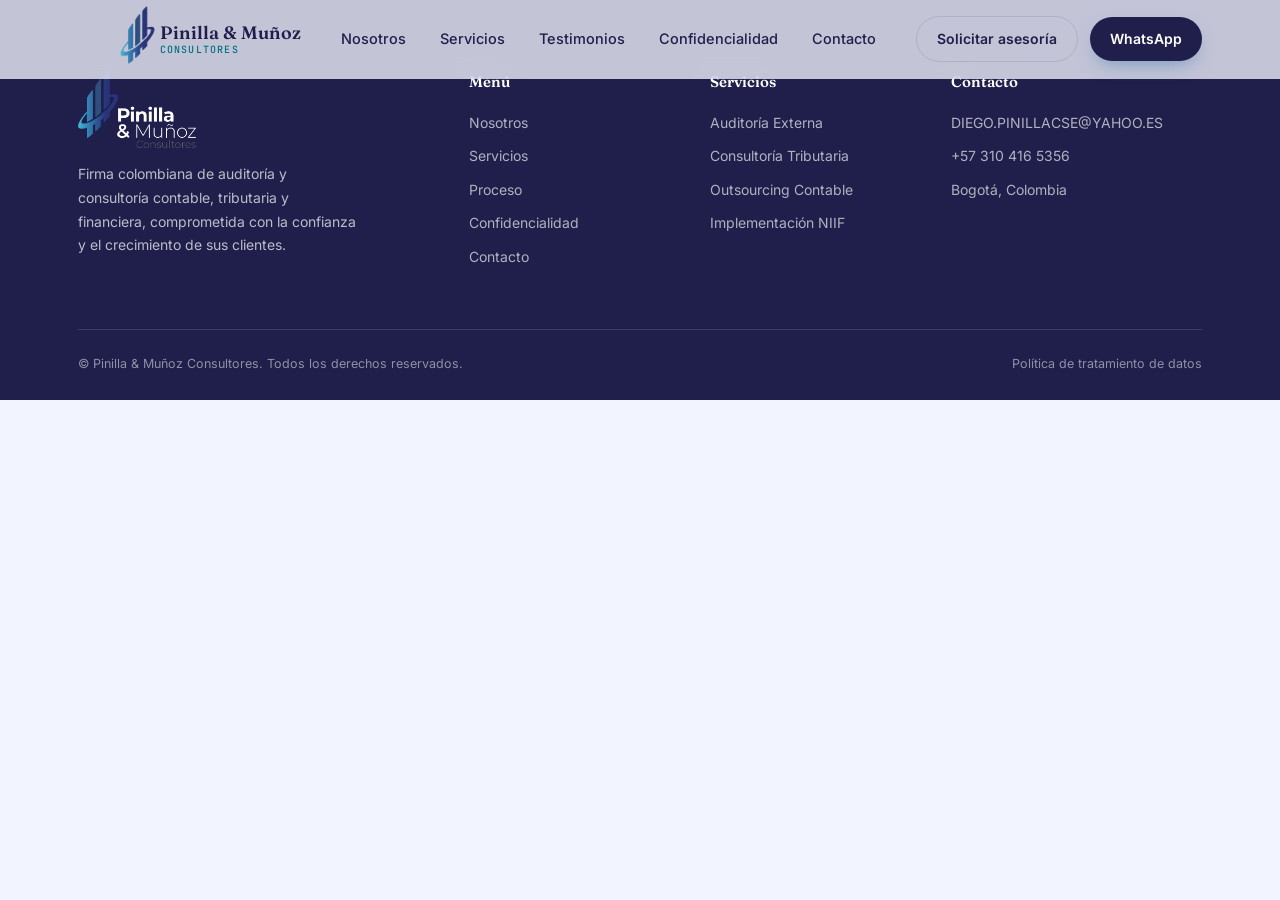
==== Politica.html @ d1a4c1db "Añadido de pagina de politica de privacidad y cambios de diseño al index" ====
<!DOCTYPE html>
<html lang="en">
<head>
    <meta charset="UTF-8">
    <meta name="viewport" content="width=device-width, initial-scale=1.0">
    <title>Política de tratamiento de datos</title>
    <meta name="description" content="Pinilla & Muñoz Consultores — auditoría externa, asesoría tributaria, outsourcing contable y consultoría financiera para empresas en Colombia. Información confiable para decisiones acertadas.">
    <link rel="icon" href="img/logo.jpeg">
    <link rel="preconnect" href="https://fonts.googleapis.com">
    <link rel="preconnect" href="https://fonts.gstatic.com" crossorigin>
    <link href="https://fonts.googleapis.com/css2?family=Fraunces:ital,opsz,wght@0,9..144,400;0,9..144,500;0,9..144,600;0,9..144,700;1,9..144,500;1,9..144,600&family=Inter:wght@400;500;600;700&family=JetBrains+Mono:wght@400;500&display=swap" rel="stylesheet">
    <link rel="stylesheet" href="styles.css">
</head>
<body>
    <header id="siteHeader">
  <div class="wrap nav">
    <a href="#top" class="nav-brand">
        <img src="img/loogo-removebg-preview.png" alt="Pinilla & Muñoz Consultores">
      <span class="brand-text">Pinilla & Muñoz<span>CONSULTORES</span></span>
    </a>
    <nav class="nav-links">
      <a href="index.html#nosotros">Nosotros</a>
      <a href="index.html#servicios">Servicios</a>
      <a href="index.html#testimonios">Testimonios</a>
      <a href="index.html#confidencialidad">Confidencialidad</a>
      <a href="index.html#contacto">Contacto</a>
    </nav>
    <div class="nav-cta">
      <a href="index.html#contacto" class="btn btn-ghost">Solicitar asesoría</a>
      <a href="https://wa.me/573104165356?text=Hola,%20me%20gustar%C3%ADa%20recibir%20informaci%C3%B3n%20sobre%20sus%20servicios%20contables." target="_blank" class="btn btn-primary">WhatsApp</a>
      <button class="burger" id="burgerBtn" aria-label="Abrir menú">
        <span></span><span></span><span></span>
      </button>
    </div>
  </div>
</header>

<!-- ===== FOOTER ===== -->
<footer>
  <div class="wrap">
    <div class="footer-grid">
      <div class="footer-brand">
        <img src="[data-uri]" alt="Pinilla & Muñoz Consultores">
        <p>Firma colombiana de auditoría y consultoría contable, tributaria y financiera, comprometida con la confianza y el crecimiento de sus clientes.</p>
      </div>
      <div class="footer-col">
        <h5>Menú</h5>
        <a href="index.html#nosotros">Nosotros</a>
        <a href="index.html#servicios">Servicios</a>
        <a href="index.html#proceso">Proceso</a>
        <a href="index.html#confidencialidad">Confidencialidad</a>
        <a href="index.html#contacto">Contacto</a>
      </div>
      <div class="footer-col">
        <h5>Servicios</h5>
        <a href="index.html#servicios">Auditoría Externa</a>
        <a href="index.html#servicios">Consultoría Tributaria</a>
        <a href="index.html#servicios">Outsourcing Contable</a>
        <a href="index.html#servicios">Implementación NIIF</a>
      </div>
      <div class="footer-col">
        <h5>Contacto</h5>
        <p>DIEGO.PINILLACSE@YAHOO.ES</p>
        <p>+57 310 416 5356</p>
        <p>Bogotá, Colombia</p>
      </div>
    </div>
    <div class="footer-bottom">
      <span>&copy; <span id="year"></span> Pinilla & Muñoz Consultores. Todos los derechos reservados.</span>
      <span>
        <a href="Politica.html">Política de tratamiento de datos</a>
      </span>
    </div>
  </div>
</footer>
</body>
</html>
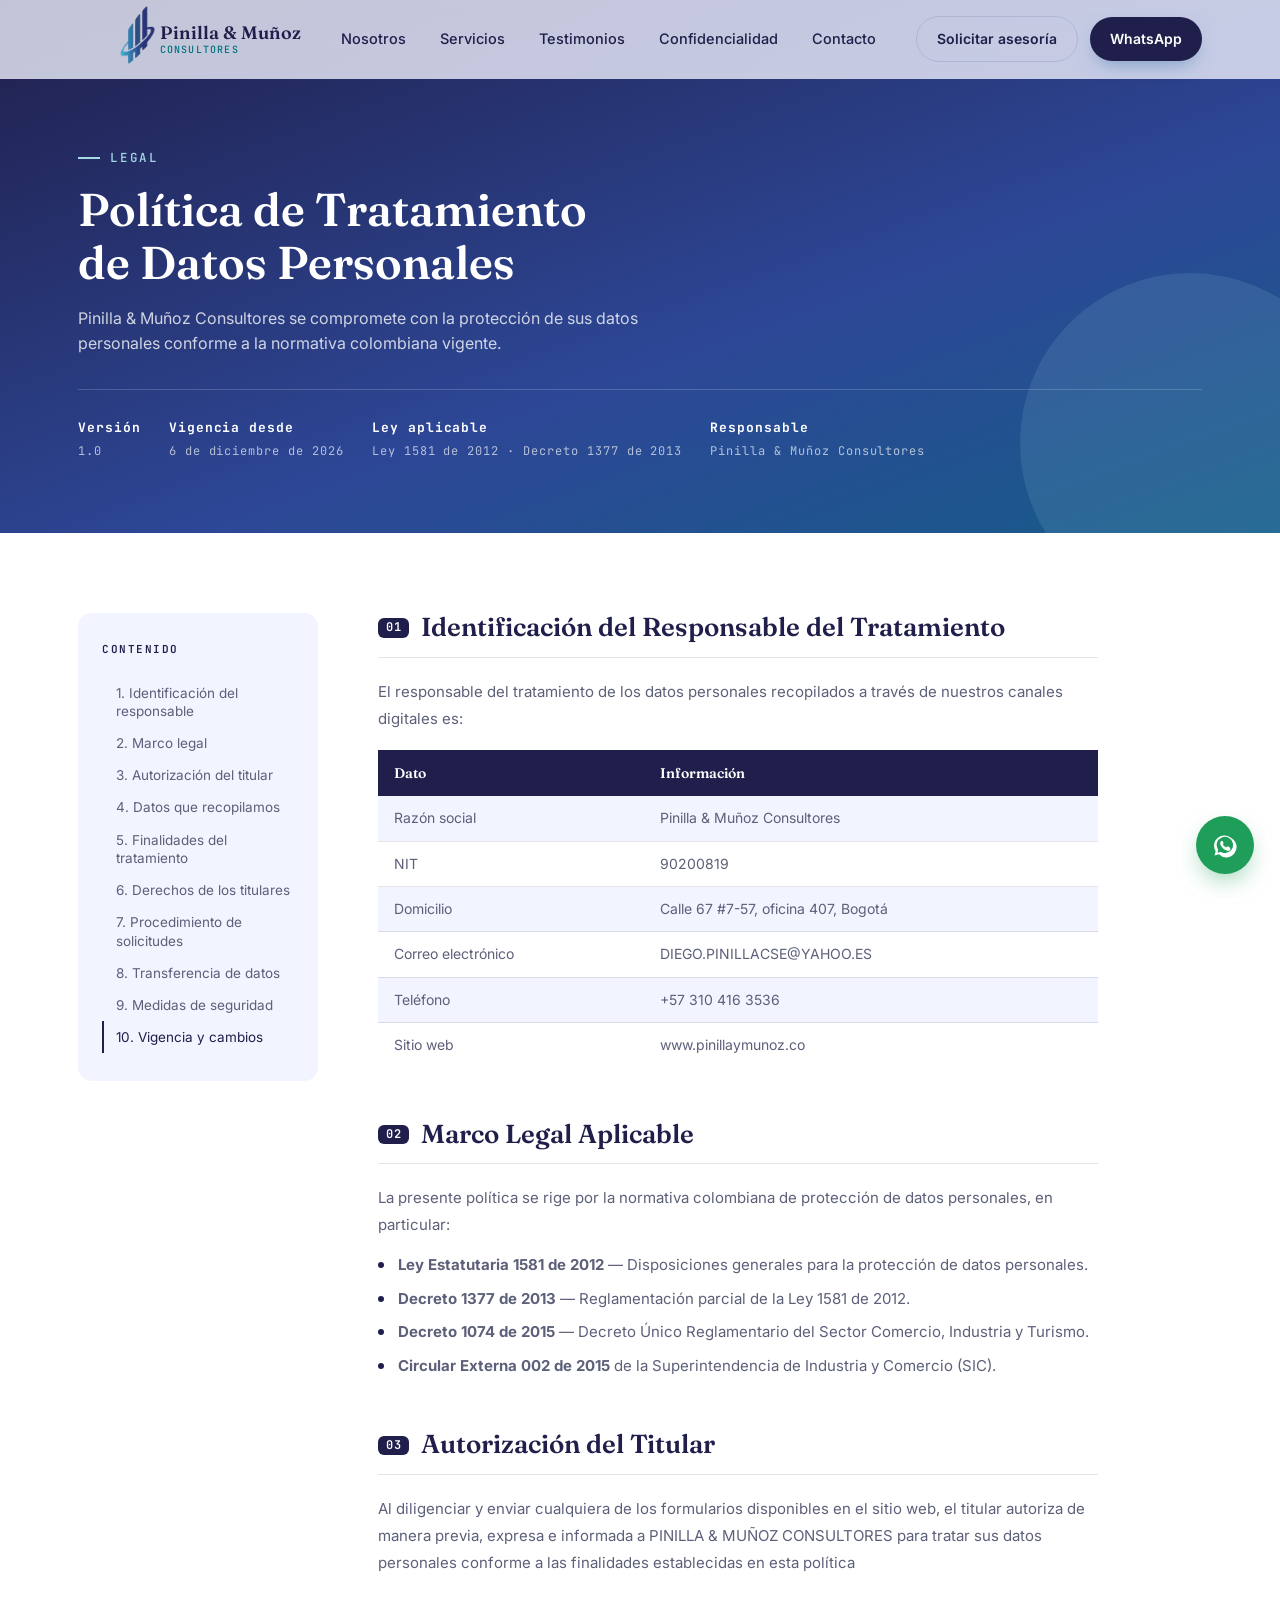
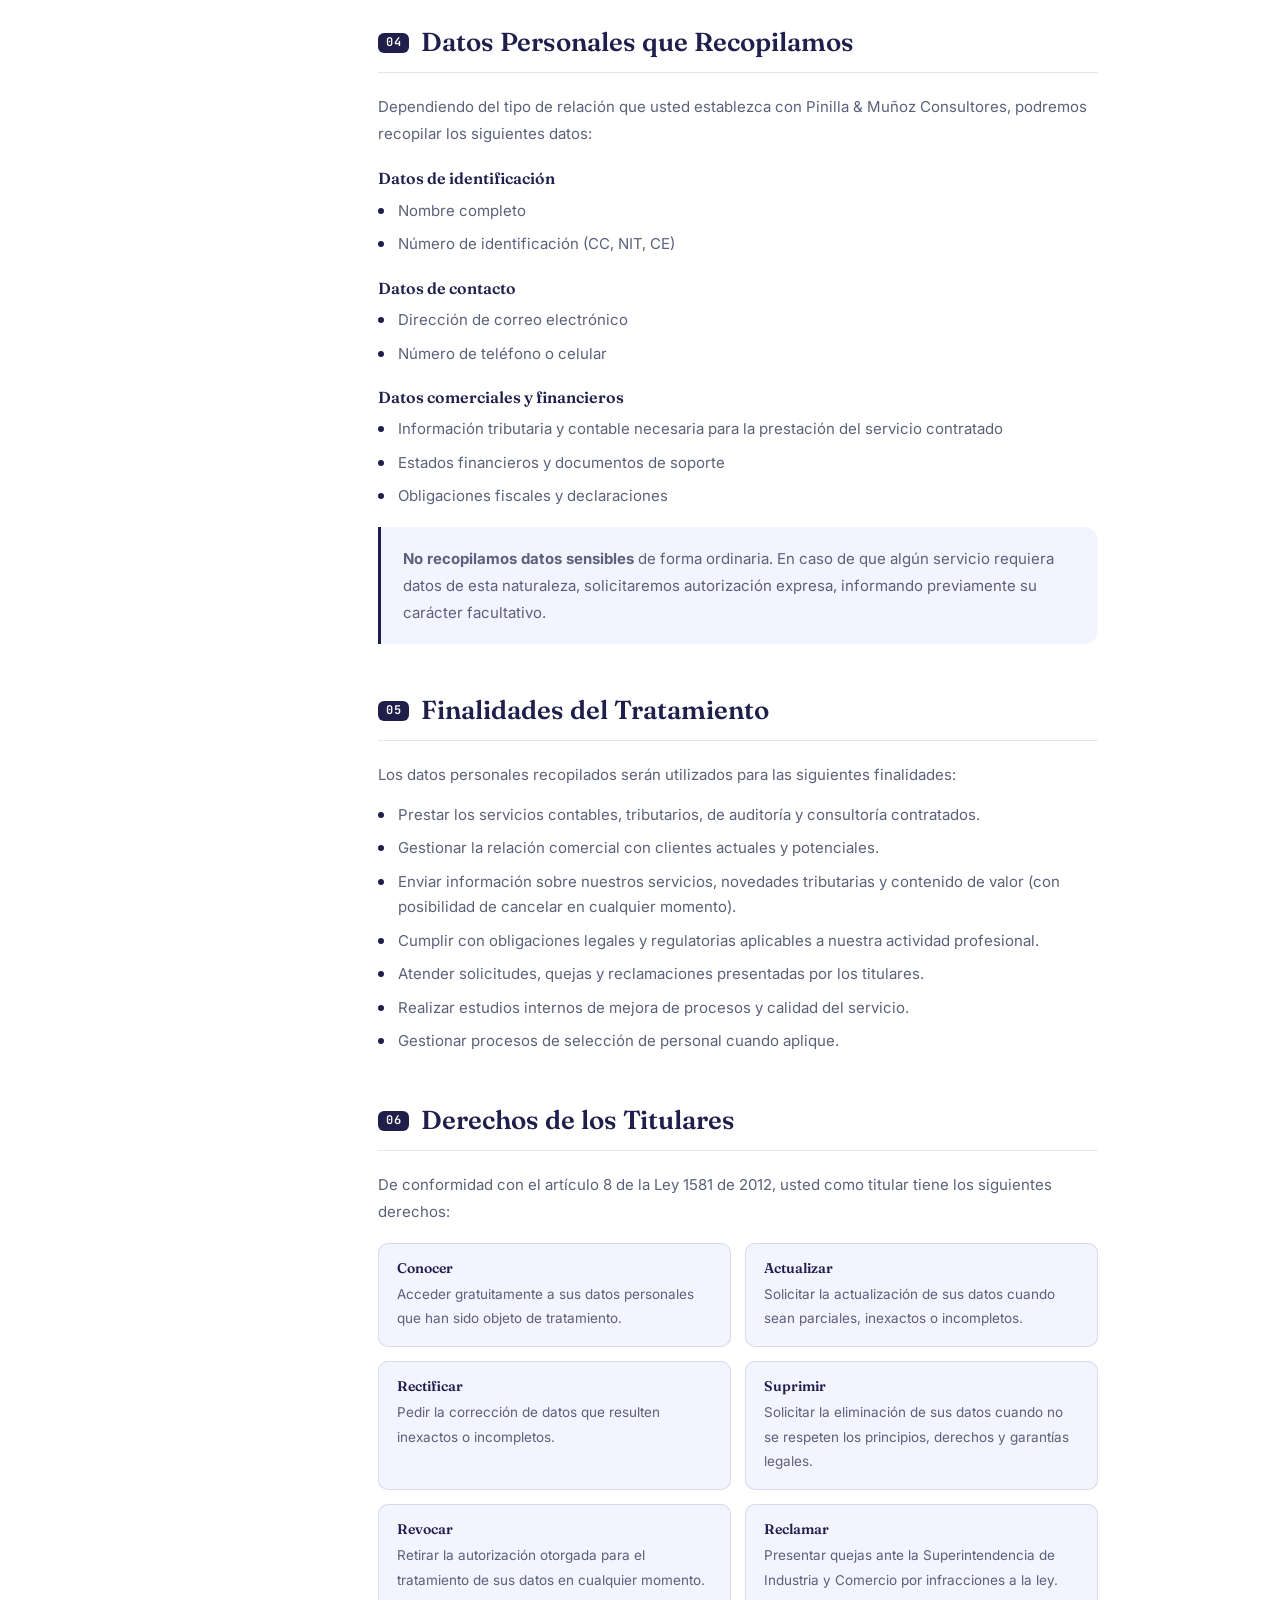
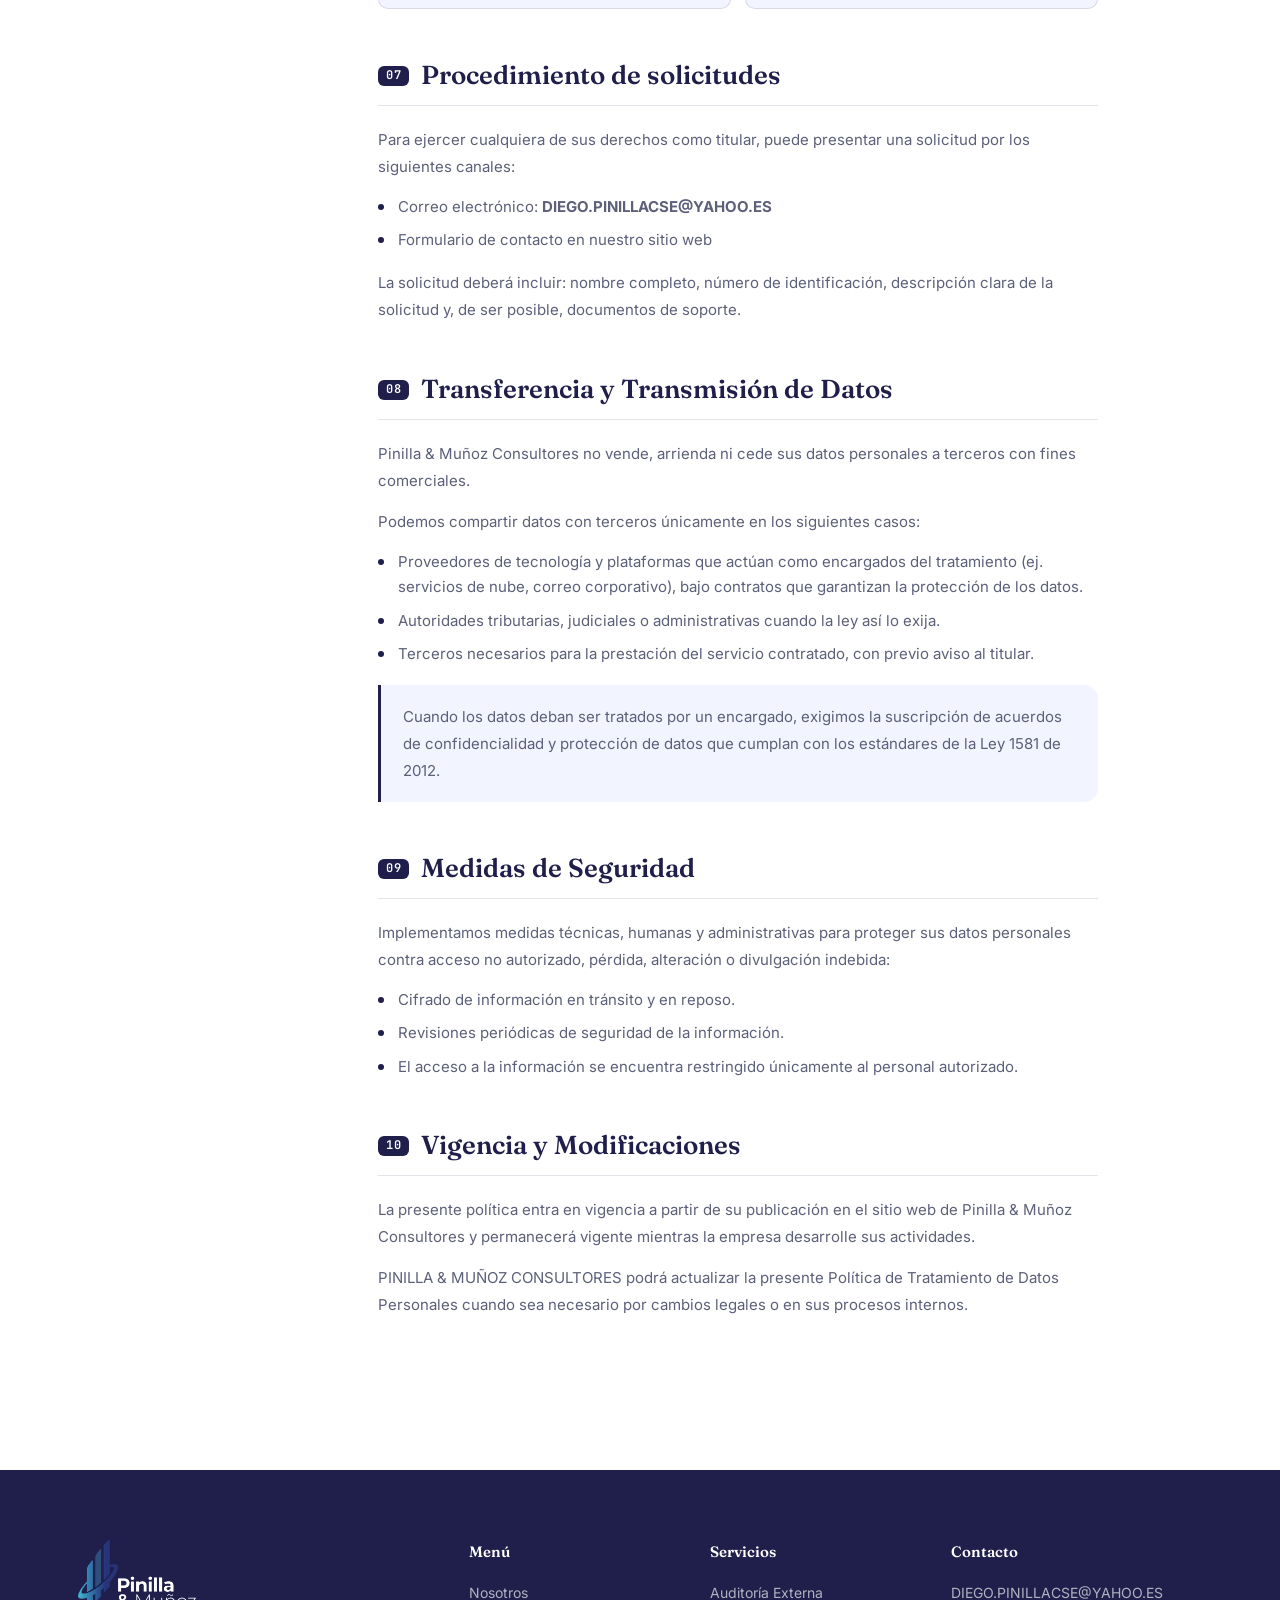
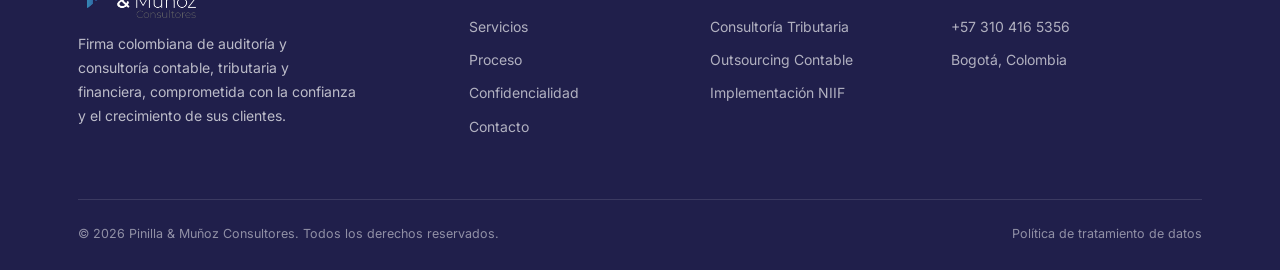
==== commit 2bb0671b: "Cambios esteticos y funcionales a la página de politiva.html, añadido de archivo stylesP.css para or" ====
--- a/Politica.html
+++ b/Politica.html
@@ -1,32 +1,35 @@
 <!DOCTYPE html>
-<html lang="en">
+<html lang="es">
 <head>
-    <meta charset="UTF-8">
-    <meta name="viewport" content="width=device-width, initial-scale=1.0">
-    <title>Política de tratamiento de datos</title>
-    <meta name="description" content="Pinilla & Muñoz Consultores — auditoría externa, asesoría tributaria, outsourcing contable y consultoría financiera para empresas en Colombia. Información confiable para decisiones acertadas.">
-    <link rel="icon" href="img/logo.jpeg">
-    <link rel="preconnect" href="https://fonts.googleapis.com">
-    <link rel="preconnect" href="https://fonts.gstatic.com" crossorigin>
-    <link href="https://fonts.googleapis.com/css2?family=Fraunces:ital,opsz,wght@0,9..144,400;0,9..144,500;0,9..144,600;0,9..144,700;1,9..144,500;1,9..144,600&family=Inter:wght@400;500;600;700&family=JetBrains+Mono:wght@400;500&display=swap" rel="stylesheet">
-    <link rel="stylesheet" href="styles.css">
+<meta charset="UTF-8">
+<meta name="viewport" content="width=device-width, initial-scale=1.0">
+<title>Política de Tratamiento de Datos | Pinilla & Muñoz Consultores</title>
+<meta name="description" content="Política de Tratamiento de Datos Personales de Pinilla & Muñoz Consultores, conforme a la Ley 1581 de 2012 y el Decreto 1377 de 2013.">
+<link rel="icon" href="img/logo.jpeg">
+<link rel="preconnect" href="https://fonts.googleapis.com">
+<link rel="preconnect" href="https://fonts.gstatic.com" crossorigin>
+<link href="https://fonts.googleapis.com/css2?family=Fraunces:ital,opsz,wght@0,9..144,400;0,9..144,500;0,9..144,600;0,9..144,700;1,9..144,500&family=Inter:wght@400;500;600;700&family=JetBrains+Mono:wght@400;500&display=swap" rel="stylesheet">
+<link rel="stylesheet" href="stylesP.css">
+<link rel="stylesheet" href="styles.css">
 </head>
 <body>
-    <header id="siteHeader">
+
+<!-- ===== NAV ===== -->
+<header id="siteHeader">
   <div class="wrap nav">
     <a href="#top" class="nav-brand">
         <img src="img/loogo-removebg-preview.png" alt="Pinilla & Muñoz Consultores">
       <span class="brand-text">Pinilla & Muñoz<span>CONSULTORES</span></span>
     </a>
     <nav class="nav-links">
-      <a href="index.html#nosotros">Nosotros</a>
-      <a href="index.html#servicios">Servicios</a>
-      <a href="index.html#testimonios">Testimonios</a>
-      <a href="index.html#confidencialidad">Confidencialidad</a>
-      <a href="index.html#contacto">Contacto</a>
+      <a href="#nosotros">Nosotros</a>
+      <a href="#servicios">Servicios</a>
+      <a href="#testimonios">Testimonios</a>
+      <a href="#confidencialidad">Confidencialidad</a>
+      <a href="#contacto">Contacto</a>
     </nav>
     <div class="nav-cta">
-      <a href="index.html#contacto" class="btn btn-ghost">Solicitar asesoría</a>
+      <a href="#contacto" class="btn btn-ghost">Solicitar asesoría</a>
       <a href="https://wa.me/573104165356?text=Hola,%20me%20gustar%C3%ADa%20recibir%20informaci%C3%B3n%20sobre%20sus%20servicios%20contables." target="_blank" class="btn btn-primary">WhatsApp</a>
       <button class="burger" id="burgerBtn" aria-label="Abrir menú">
         <span></span><span></span><span></span>
@@ -34,6 +37,201 @@
     </div>
   </div>
 </header>
+
+<div class="mobile-menu" id="mobileMenu">
+  <div class="mobile-menu-top">
+    <img src="[data-uri]